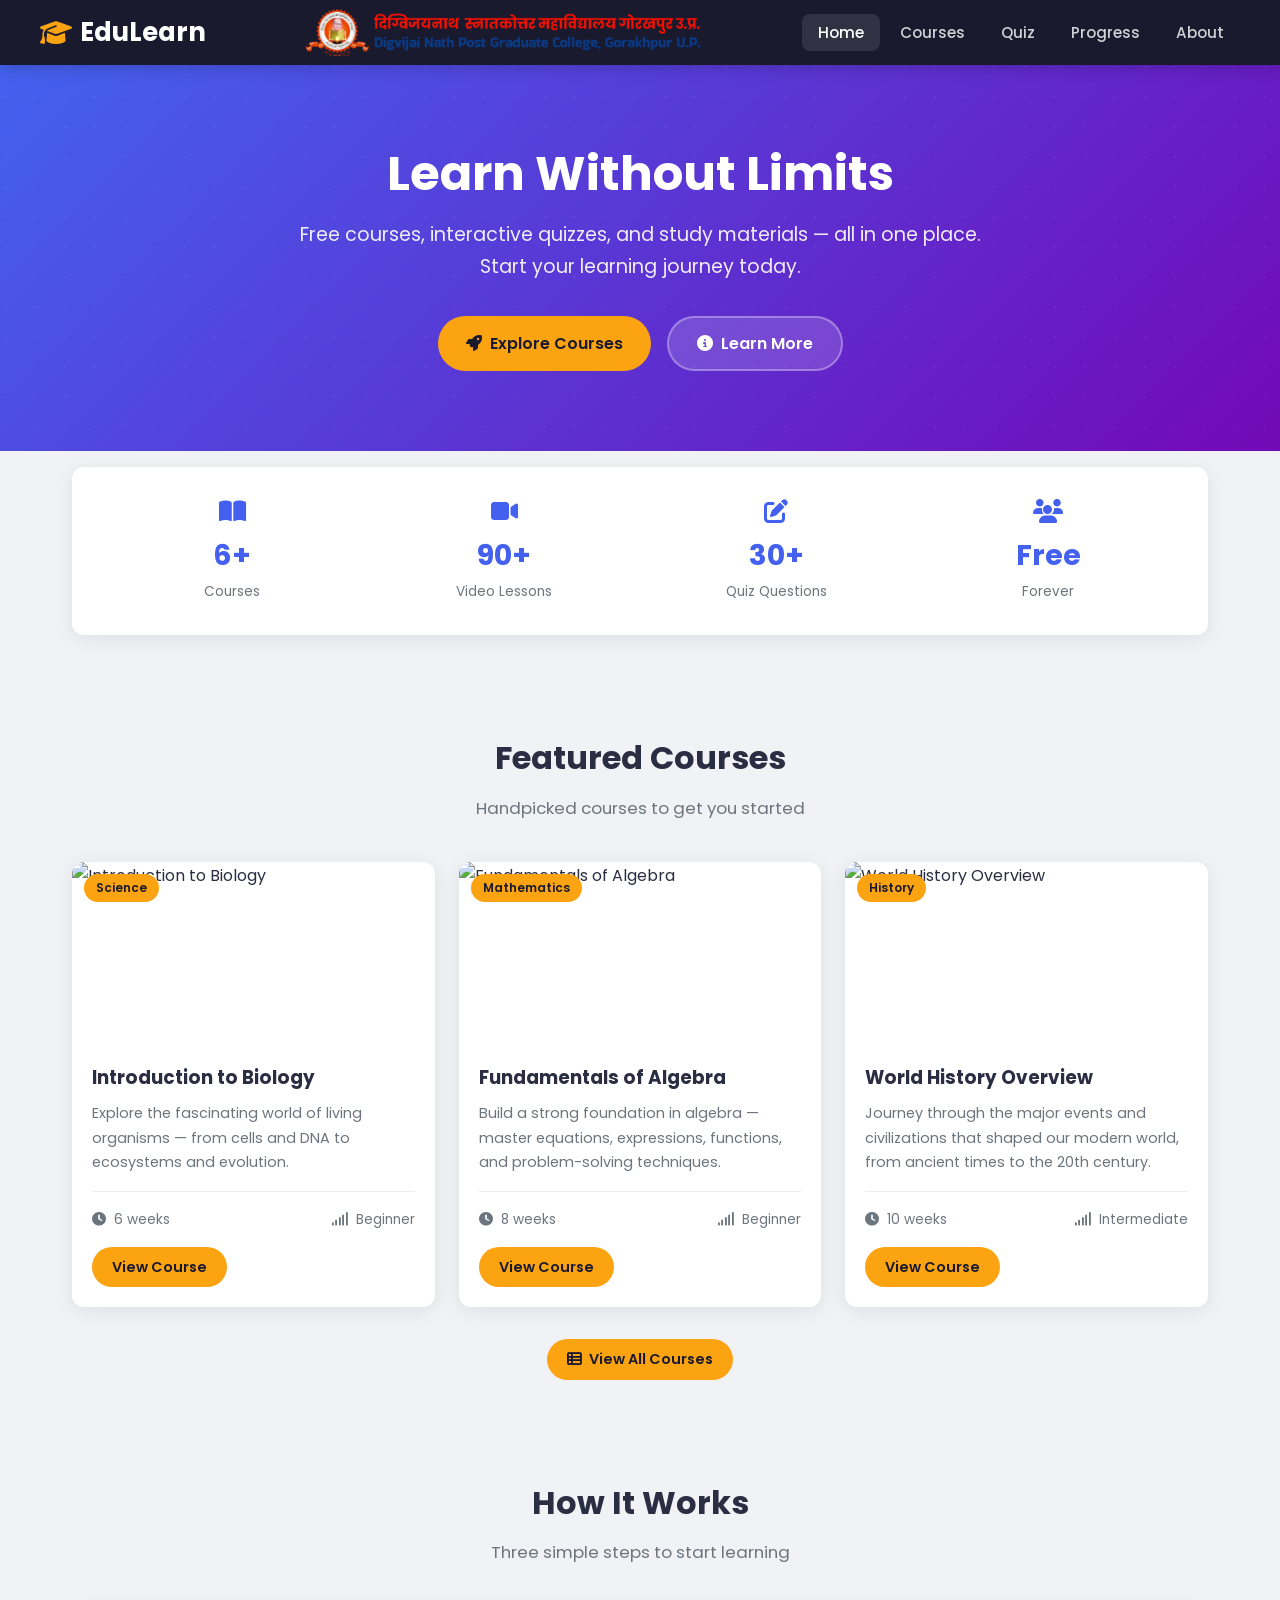
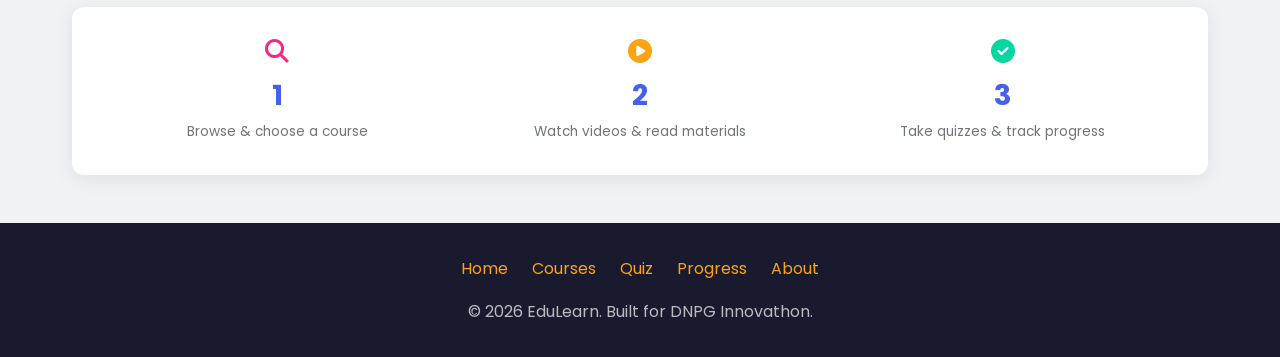
==== index.html @ 2ccb399f "Add files via upload" ====
<!DOCTYPE html>
<html lang="en">
<head>
  <meta charset="UTF-8" />
  <meta name="viewport" content="width=device-width, initial-scale=1.0" />
  <title>EduLearn — Learn Anything, Anywhere</title>
  <link rel="stylesheet" href="style.css" />
  <link rel="stylesheet" href="https://cdnjs.cloudflare.com/ajax/libs/font-awesome/6.5.0/css/all.min.css" />
</head>
<body>
  <!-- College Top Bar -->
  <!-- <div class="top-bar">
    <div class="container">
      <img src="college-logo.png" alt="College Logo" class="college-logo" />
      <span class="college-name">
        दिग्विजयनाथ स्नातकोत्तर महाविद्यालय, गोरखपुर उ.प्र.
        <small>Digvijai Nath Post Graduate College, Gorakhpur U.P.</small>
      </span>
    </div>
  </div> -->

  <!-- Navbar -->
  <nav class="navbar">
    <div class="container">
      <a href="index.html" class="logo"><i class="fas fa-graduation-cap"></i> EduLearn</a>
      <img src="college-logo.png" alt="College Logo" class="college-logo" />
      <button class="hamburger" aria-label="Menu">
        <span></span><span></span><span></span>
      </button>
      <ul class="nav-links">
        <li><a href="index.html">Home</a></li>
        <li><a href="courses.html">Courses</a></li>
        <li><a href="quiz.html">Quiz</a></li>
        <li><a href="progress.html">Progress</a></li>
        <li><a href="about.html">About</a></li>
      </ul>
    </div>
  </nav>

  <!-- Hero Section -->
  <section class="hero">
    <div class="hero-content">
      <h1>Learn Without Limits</h1>
      <p>Free courses, interactive quizzes, and study materials — all in one place. Start your learning journey today.</p>
      <div class="hero-buttons">
        <a href="courses.html" class="btn btn-primary"><i class="fas fa-rocket"></i> Explore Courses</a>
        <a href="about.html" class="btn btn-secondary"><i class="fas fa-info-circle"></i> Learn More</a>
      </div>
    </div>
  </section>

  <main>
    <!-- Stats -->
    <section class="section">
      <div class="stats-bar">
        <div class="stat-item">
          <i class="fas fa-book-open"></i>
          <h3>6+</h3>
          <p>Courses</p>
        </div>
        <div class="stat-item">
          <i class="fas fa-video"></i>
          <h3>90+</h3>
          <p>Video Lessons</p>
        </div>
        <div class="stat-item">
          <i class="fas fa-pen-to-square"></i>
          <h3>30+</h3>
          <p>Quiz Questions</p>
        </div>
        <div class="stat-item">
          <i class="fas fa-users"></i>
          <h3>Free</h3>
          <p>Forever</p>
        </div>
      </div>
    </section>

    <!-- Featured Courses -->
    <section class="section">
      <div class="section-title">
        <h2>Featured Courses</h2>
        <p>Handpicked courses to get you started</p>
      </div>
      <div class="courses-grid" id="featured-courses">
        <!-- Rendered by JS -->
      </div>
      <div style="text-align:center; margin-top:2rem;">
        <a href="courses.html" class="btn btn-primary btn-sm"><i class="fas fa-th-list"></i> View All Courses</a>
      </div>
    </section>

    <!-- How It Works -->
    <section class="section">
      <div class="section-title">
        <h2>How It Works</h2>
        <p>Three simple steps to start learning</p>
      </div>
      <div class="stats-bar" style="margin-top:0;">
        <div class="stat-item">
          <i class="fas fa-search" style="color:var(--secondary);"></i>
          <h3>1</h3>
          <p>Browse & choose a course</p>
        </div>
        <div class="stat-item">
          <i class="fas fa-play-circle" style="color:var(--accent);"></i>
          <h3>2</h3>
          <p>Watch videos & read materials</p>
        </div>
        <div class="stat-item">
          <i class="fas fa-check-circle" style="color:var(--success);"></i>
          <h3>3</h3>
          <p>Take quizzes & track progress</p>
        </div>
      </div>
    </section>
  </main>

  <!-- Footer -->
  <footer>
    <div class="footer-content">
      <div class="footer-links">
        <a href="index.html">Home</a>
        <a href="courses.html">Courses</a>
        <a href="quiz.html">Quiz</a>
        <a href="progress.html">Progress</a>
        <a href="about.html">About</a>
      </div>
      <p>&copy; 2026 EduLearn. Built for DNPG Innovathon.</p>
    </div>
  </footer>

  <script src="data.js"></script>
  <script src="script.js"></script>
</body>
</html>
---- style.css ----
/* ===== RESET & BASE ===== */
@import url('https://fonts.googleapis.com/css2?family=Poppins:wght@300;400;500;600;700&display=swap');

* { margin: 0; padding: 0; box-sizing: border-box; }

/* ===== COLLEGE TOP BAR ===== */
.top-bar {
  background: linear-gradient(135deg, #0d1b2a 0%, #1b2838 100%);
  color: #fff;
  padding: 0.6rem 2rem;
  border-bottom: 3px solid var(--accent, #fca311);
}

.top-bar .container {
  max-width: 1200px;
  margin: 0 auto;
  display: flex;
  align-items: center;
  justify-content: center;
  gap: 0.75rem;
}

.college-logo {
  width: 400px;
  height: 400px;
  /* border-radius: 50%; */
  object-fit: contain;
  /* background: #fff; */
  /* padding: 3px; */
  align-items: center;
  flex-shrink: 0;
}

.college-name {
  font-size: 1.15rem;
  font-weight: 700;
  letter-spacing: 0.5px;
  text-transform: uppercase;
  text-align: center;
}

.college-name small {
  display: block;
  font-size: 0.7rem;
  font-weight: 400;
  letter-spacing: 0.3px;
  opacity: 0.8;
  text-transform: none;
  margin-top: 2px;
}

/* ===== TEAM MEMBERS ===== */
.team-section {
  margin-top: 3rem;
}

.team-section h2 {
  text-align: center;
  margin-bottom: 2rem;
  color: var(--primary);
}

.team-grid {
  display: grid;
  grid-template-columns: repeat(auto-fill, minmax(260px, 1fr));
  gap: 1.5rem;
  justify-items: center;
}

.team-card {
  background: var(--card);
  border-radius: var(--radius);
  padding: 2rem 1.5rem;
  text-align: center;
  box-shadow: var(--shadow);
  transition: var(--transition);
  width: 100%;
  max-width: 320px;
  border-top: 4px solid var(--primary);
}

.team-card:hover {
  transform: translateY(-5px);
  box-shadow: 0 12px 30px rgba(0,0,0,0.12);
}

.team-avatar {
  width: 90px;
  height: 90px;
  border-radius: 50%;
  background: linear-gradient(135deg, var(--primary), #7209b7);
  color: #fff;
  display: flex;
  align-items: center;
  justify-content: center;
  font-size: 2.2rem;
  font-weight: 700;
  margin: 0 auto 1rem;
  box-shadow: 0 4px 15px rgba(67,97,238,0.3);
}

.team-card h3 {
  font-size: 1.2rem;
  margin-bottom: 0.3rem;
}

.team-card .team-role {
  color: var(--primary);
  font-weight: 600;
  font-size: 0.9rem;
  margin-bottom: 0.5rem;
}

.team-card .team-detail {
  color: var(--text-light);
  font-size: 0.85rem;
}

:root {
  --primary: #4361ee;
  --primary-dark: #3a56d4;
  --secondary: #f72585;
  --accent: #fca311;
  --bg: #f0f2f5;
  --card: #ffffff;
  --text: #2b2d42;
  --text-light: #6c757d;
  --dark: #1a1a2e;
  --success: #06d6a0;
  --danger: #ef476f;
  --radius: 12px;
  --shadow: 0 4px 20px rgba(0,0,0,0.08);
  --transition: all 0.3s ease;
}

html { scroll-behavior: smooth; }

body {
  font-family: 'Poppins', sans-serif;
  background: var(--bg);
  color: var(--text);
  line-height: 1.7;
  min-height: 100vh;
  display: flex;
  flex-direction: column;
}

a { text-decoration: none; color: inherit; }
ul { list-style: none; }
img { max-width: 100%; display: block; }

main { flex: 1; }

/* ===== NAVBAR ===== */
.navbar {
  background: var(--dark);
  padding: 0 2rem;
  position: sticky;
  top: 0;
  z-index: 1000;
  box-shadow: 0 2px 15px rgba(0,0,0,0.2);
}

.navbar .container {
  max-width: 1200px;
  margin: 0 auto;
  display: flex;
  justify-content: space-between;
  align-items: center;
  height: 65px;
}

.logo {
  font-size: 1.6rem;
  font-weight: 700;
  color: #fff;
  display: flex;
  align-items: center;
  gap: 0.5rem;
}

.logo i { color: var(--accent); }

.nav-links {
  display: flex;
  gap: 0.25rem;
}

.nav-links a {
  color: rgba(255,255,255,0.8);
  padding: 0.5rem 1rem;
  border-radius: 8px;
  font-weight: 500;
  font-size: 0.95rem;
  transition: var(--transition);
}

.nav-links a:hover,
.nav-links a.active {
  color: #fff;
  background: rgba(255,255,255,0.1);
}

.hamburger {
  display: none;
  flex-direction: column;
  gap: 5px;
  cursor: pointer;
  background: none;
  border: none;
  padding: 5px;
}

.hamburger span {
  display: block;
  width: 25px;
  height: 3px;
  background: #fff;
  border-radius: 3px;
  transition: var(--transition);
}

/* ===== HERO ===== */
.hero {
  background: linear-gradient(135deg, var(--primary) 0%, #7209b7 100%);
  color: #fff;
  padding: 5rem 2rem;
  text-align: center;
  position: relative;
  overflow: hidden;
}

.hero::before {
  content: '';
  position: absolute;
  top: -50%;
  left: -50%;
  width: 200%;
  height: 200%;
  background: radial-gradient(circle, rgba(255,255,255,0.05) 1px, transparent 1px);
  background-size: 30px 30px;
  animation: drift 20s linear infinite;
}

@keyframes drift {
  0% { transform: translate(0, 0); }
  100% { transform: translate(30px, 30px); }
}

.hero-content {
  position: relative;
  max-width: 700px;
  margin: 0 auto;
}

.hero h1 {
  font-size: 3rem;
  font-weight: 700;
  margin-bottom: 1rem;
  line-height: 1.2;
}

.hero p {
  font-size: 1.2rem;
  opacity: 0.9;
  margin-bottom: 2rem;
}

.hero-buttons {
  display: flex;
  gap: 1rem;
  justify-content: center;
  flex-wrap: wrap;
}

/* ===== BUTTONS ===== */
.btn {
  display: inline-flex;
  align-items: center;
  gap: 0.5rem;
  padding: 0.75rem 1.75rem;
  border-radius: 50px;
  font-weight: 600;
  font-size: 1rem;
  border: none;
  cursor: pointer;
  transition: var(--transition);
  font-family: inherit;
}

.btn-primary {
  background: var(--accent);
  color: var(--dark);
}

.btn-primary:hover {
  background: #e59500;
  transform: translateY(-2px);
  box-shadow: 0 5px 15px rgba(252,163,17,0.4);
}

.btn-secondary {
  background: rgba(255,255,255,0.15);
  color: #fff;
  border: 2px solid rgba(255,255,255,0.3);
}

.btn-secondary:hover {
  background: rgba(255,255,255,0.25);
  transform: translateY(-2px);
}

.btn-sm {
  padding: 0.5rem 1.25rem;
  font-size: 0.9rem;
}

.btn-success { background: var(--success); color: #fff; }
.btn-danger  { background: var(--danger); color: #fff; }

/* ===== SECTIONS ===== */
.section {
  max-width: 1200px;
  margin: 0 auto;
  padding: 3rem 2rem;
}

.section-title {
  text-align: center;
  margin-bottom: 2.5rem;
}

.section-title h2 {
  font-size: 2rem;
  color: var(--text);
  margin-bottom: 0.5rem;
}

.section-title p {
  color: var(--text-light);
  font-size: 1.05rem;
}

/* ===== STATS BAR ===== */
.stats-bar {
  background: var(--card);
  box-shadow: var(--shadow);
  border-radius: var(--radius);
  display: grid;
  grid-template-columns: repeat(auto-fit, minmax(150px, 1fr));
  gap: 1rem;
  padding: 2rem;
  margin-top: -2rem;
  position: relative;
  z-index: 10;
}

.stat-item {
  text-align: center;
}

.stat-item i {
  font-size: 1.5rem;
  color: var(--primary);
  margin-bottom: 0.5rem;
}

.stat-item h3 {
  font-size: 1.8rem;
  color: var(--primary);
}

.stat-item p {
  font-size: 0.85rem;
  color: var(--text-light);
}

/* ===== COURSE CARDS ===== */
.courses-grid {
  display: grid;
  grid-template-columns: repeat(auto-fill, minmax(300px, 1fr));
  gap: 1.5rem;
}

.course-card {
  background: var(--card);
  border-radius: var(--radius);
  overflow: hidden;
  box-shadow: var(--shadow);
  transition: var(--transition);
  display: flex;
  flex-direction: column;
}

.course-card:hover {
  transform: translateY(-6px);
  box-shadow: 0 12px 30px rgba(0,0,0,0.12);
}

.course-card .card-img {
  height: 180px;
  overflow: hidden;
  position: relative;
}

.course-card .card-img img {
  width: 100%;
  height: 100%;
  object-fit: cover;
  transition: transform 0.4s;
}

.course-card:hover .card-img img {
  transform: scale(1.05);
}

.card-badge {
  position: absolute;
  top: 12px;
  left: 12px;
  background: var(--accent);
  color: var(--dark);
  padding: 0.25rem 0.75rem;
  border-radius: 50px;
  font-size: 0.75rem;
  font-weight: 600;
}

.card-body {
  padding: 1.25rem;
  flex: 1;
  display: flex;
  flex-direction: column;
}

.card-body h3 {
  font-size: 1.15rem;
  margin-bottom: 0.5rem;
}

.card-body p {
  color: var(--text-light);
  font-size: 0.9rem;
  flex: 1;
}

.card-meta {
  display: flex;
  justify-content: space-between;
  align-items: center;
  margin-top: 1rem;
  padding-top: 1rem;
  border-top: 1px solid #eee;
  font-size: 0.85rem;
  color: var(--text-light);
}

.card-meta i { margin-right: 0.25rem; }

/* ===== COURSE DETAIL ===== */
.course-hero {
  background: linear-gradient(135deg, var(--primary) 0%, #7209b7 100%);
  color: #fff;
  padding: 3rem 2rem;
}

.course-hero-inner {
  max-width: 1200px;
  margin: 0 auto;
}

.course-hero h1 {
  font-size: 2.2rem;
  margin-bottom: 0.5rem;
}

.course-hero p {
  opacity: 0.9;
  font-size: 1.1rem;
}

.course-meta-bar {
  display: flex;
  gap: 2rem;
  margin-top: 1rem;
  flex-wrap: wrap;
  font-size: 0.95rem;
}

.course-meta-bar span i { margin-right: 0.35rem; }

/* Tabs */
.tabs {
  display: flex;
  gap: 0;
  background: var(--card);
  border-radius: var(--radius) var(--radius) 0 0;
  overflow-x: auto;
  box-shadow: 0 2px 8px rgba(0,0,0,0.05);
}

.tab-btn {
  padding: 1rem 1.5rem;
  border: none;
  background: none;
  font-family: inherit;
  font-size: 0.95rem;
  font-weight: 500;
  cursor: pointer;
  color: var(--text-light);
  border-bottom: 3px solid transparent;
  white-space: nowrap;
  transition: var(--transition);
}

.tab-btn:hover { color: var(--primary); }

.tab-btn.active {
  color: var(--primary);
  border-bottom-color: var(--primary);
  background: rgba(67,97,238,0.05);
}

.tab-content { display: none; }
.tab-content.active { display: block; }

.tab-panel {
  background: var(--card);
  padding: 2rem;
  border-radius: 0 0 var(--radius) var(--radius);
  box-shadow: var(--shadow);
}

/* Topics List */
.topics-list {
  display: flex;
  flex-direction: column;
  gap: 0.75rem;
}

.topic-item {
  display: flex;
  align-items: center;
  gap: 0.75rem;
  padding: 0.75rem 1rem;
  background: var(--bg);
  border-radius: 8px;
  font-size: 0.95rem;
}

.topic-item i {
  color: var(--primary);
  font-size: 1.1rem;
}

/* Resources */
.resources-list {
  display: grid;
  grid-template-columns: repeat(auto-fill, minmax(250px, 1fr));
  gap: 1rem;
}

.resource-item {
  display: flex;
  align-items: center;
  gap: 1rem;
  padding: 1rem;
  background: var(--bg);
  border-radius: 8px;
  transition: var(--transition);
}

.resource-item:hover { background: #e8eaf0; }

.resource-item i {
  font-size: 1.5rem;
  color: var(--primary);
}

.resource-item span {
  font-weight: 500;
  font-size: 0.95rem;
}

/* Video */
.video-wrapper {
  position: relative;
  padding-bottom: 56.25%;
  height: 0;
  border-radius: var(--radius);
  overflow: hidden;
  background: #000;
}

.video-wrapper iframe {
  position: absolute;
  top: 0; left: 0;
  width: 100%;
  height: 100%;
  border: none;
}

/* ===== QUIZ ===== */
.quiz-container {
  max-width: 750px;
  margin: 0 auto;
}

.quiz-header {
  display: flex;
  justify-content: space-between;
  align-items: center;
  margin-bottom: 1.5rem;
  flex-wrap: wrap;
  gap: 1rem;
}

.quiz-progress-bar {
  width: 100%;
  height: 8px;
  background: #e0e0e0;
  border-radius: 50px;
  overflow: hidden;
  margin-bottom: 1.5rem;
}

.quiz-progress-fill {
  height: 100%;
  background: linear-gradient(90deg, var(--primary), var(--secondary));
  border-radius: 50px;
  transition: width 0.4s ease;
}

.quiz-card {
  background: var(--card);
  border-radius: var(--radius);
  padding: 2rem;
  box-shadow: var(--shadow);
}

.quiz-card h3 {
  font-size: 1.15rem;
  margin-bottom: 1.5rem;
  line-height: 1.5;
}

.quiz-card h3 .q-num {
  display: inline-block;
  background: var(--primary);
  color: #fff;
  width: 32px;
  height: 32px;
  border-radius: 50%;
  text-align: center;
  line-height: 32px;
  font-size: 0.85rem;
  margin-right: 0.75rem;
  vertical-align: middle;
}

.options-list {
  display: flex;
  flex-direction: column;
  gap: 0.75rem;
  margin-bottom: 1.5rem;
}

.option-btn {
  display: flex;
  align-items: center;
  gap: 0.75rem;
  padding: 1rem 1.25rem;
  background: var(--bg);
  border: 2px solid transparent;
  border-radius: 10px;
  cursor: pointer;
  font-family: inherit;
  font-size: 0.95rem;
  text-align: left;
  transition: var(--transition);
}

.option-btn:hover {
  border-color: var(--primary);
  background: rgba(67,97,238,0.05);
}

.option-btn.selected {
  border-color: var(--primary);
  background: rgba(67,97,238,0.1);
}

.option-btn.correct {
  border-color: var(--success);
  background: rgba(6,214,160,0.1);
}

.option-btn.wrong {
  border-color: var(--danger);
  background: rgba(239,71,111,0.1);
}

.option-btn .option-letter {
  width: 30px;
  height: 30px;
  border-radius: 50%;
  background: #ddd;
  display: flex;
  align-items: center;
  justify-content: center;
  font-weight: 600;
  font-size: 0.85rem;
  flex-shrink: 0;
}

.option-btn.selected .option-letter { background: var(--primary); color: #fff; }
.option-btn.correct .option-letter  { background: var(--success); color: #fff; }
.option-btn.wrong .option-letter    { background: var(--danger); color: #fff; }

.quiz-actions {
  display: flex;
  justify-content: space-between;
  align-items: center;
  gap: 1rem;
  flex-wrap: wrap;
}

/* Quiz Result */
.quiz-result {
  text-align: center;
  padding: 2rem;
}

.result-circle {
  width: 160px;
  height: 160px;
  border-radius: 50%;
  background: conic-gradient(var(--success) var(--percent, 0%), #e0e0e0 var(--percent, 0%));
  display: flex;
  align-items: center;
  justify-content: center;
  margin: 1.5rem auto;
  position: relative;
}

.result-circle::before {
  content: '';
  width: 130px;
  height: 130px;
  border-radius: 50%;
  background: var(--card);
  position: absolute;
}

.result-circle span {
  position: relative;
  font-size: 2rem;
  font-weight: 700;
  color: var(--primary);
}

.quiz-result h2 { margin-bottom: 0.5rem; }
.quiz-result p  { color: var(--text-light); margin-bottom: 1rem; }

/* ===== PROGRESS PAGE ===== */
.progress-grid {
  display: grid;
  grid-template-columns: repeat(auto-fill, minmax(300px, 1fr));
  gap: 1.5rem;
}

.progress-card {
  background: var(--card);
  border-radius: var(--radius);
  padding: 1.5rem;
  box-shadow: var(--shadow);
}

.progress-card h3 {
  font-size: 1.1rem;
  margin-bottom: 1rem;
  display: flex;
  align-items: center;
  gap: 0.5rem;
}

.progress-card h3 i { color: var(--primary); }

.progress-bar-container {
  background: #e0e0e0;
  border-radius: 50px;
  height: 12px;
  overflow: hidden;
  margin-bottom: 0.5rem;
}

.progress-bar-fill {
  height: 100%;
  background: linear-gradient(90deg, var(--primary), var(--success));
  border-radius: 50px;
  transition: width 0.6s ease;
}

.progress-score {
  text-align: right;
  font-size: 0.85rem;
  color: var(--text-light);
  font-weight: 500;
}

.progress-summary {
  background: var(--card);
  border-radius: var(--radius);
  padding: 2rem;
  box-shadow: var(--shadow);
  text-align: center;
  margin-bottom: 2rem;
}

.progress-summary h2 { margin-bottom: 1rem; }

.summary-stats {
  display: flex;
  justify-content: center;
  gap: 3rem;
  flex-wrap: wrap;
}

.summary-stat h3 { font-size: 2rem; color: var(--primary); }
.summary-stat p  { font-size: 0.85rem; color: var(--text-light); }

.no-progress {
  text-align: center;
  padding: 3rem;
  color: var(--text-light);
}

.no-progress i {
  font-size: 3rem;
  color: #ccc;
  margin-bottom: 1rem;
}

/* ===== ABOUT PAGE ===== */
.about-content {
  display: grid;
  grid-template-columns: 1fr 1fr;
  gap: 3rem;
  align-items: start;
}

.about-text h2 { margin-bottom: 1rem; color: var(--primary); }
.about-text p  { margin-bottom: 1rem; color: var(--text-light); }

.features-list {
  display: flex;
  flex-direction: column;
  gap: 1rem;
  margin-top: 1.5rem;
}

.feature-item {
  display: flex;
  gap: 1rem;
  align-items: flex-start;
}

.feature-icon {
  width: 45px;
  height: 45px;
  background: rgba(67,97,238,0.1);
  border-radius: 10px;
  display: flex;
  align-items: center;
  justify-content: center;
  color: var(--primary);
  flex-shrink: 0;
}

.feature-item h4 { margin-bottom: 0.25rem; }
.feature-item p  { font-size: 0.9rem; color: var(--text-light); }

/* Contact Form */
.contact-card {
  background: var(--card);
  border-radius: var(--radius);
  padding: 2rem;
  box-shadow: var(--shadow);
}

.contact-card h2 { margin-bottom: 1.5rem; color: var(--primary); }

.form-group {
  margin-bottom: 1.25rem;
}

.form-group label {
  display: block;
  margin-bottom: 0.4rem;
  font-weight: 500;
  font-size: 0.9rem;
}

.form-group input,
.form-group textarea {
  width: 100%;
  padding: 0.75rem 1rem;
  border: 2px solid #e0e0e0;
  border-radius: 8px;
  font-family: inherit;
  font-size: 0.95rem;
  transition: var(--transition);
  background: var(--bg);
}

.form-group input:focus,
.form-group textarea:focus {
  outline: none;
  border-color: var(--primary);
  background: #fff;
}

.form-group textarea { resize: vertical; min-height: 120px; }

/* ===== FOOTER ===== */
footer {
  background: var(--dark);
  color: rgba(255,255,255,0.7);
  text-align: center;
  padding: 2rem;
  margin-top: auto;
}

footer .footer-content {
  max-width: 1200px;
  margin: 0 auto;
}

footer a { color: var(--accent); }
footer a:hover { text-decoration: underline; }

.footer-links {
  display: flex;
  justify-content: center;
  gap: 1.5rem;
  margin-bottom: 1rem;
  flex-wrap: wrap;
}

/* ===== QUIZ SELECTOR ===== */
.quiz-selector {
  text-align: center;
  margin-bottom: 2rem;
}

.quiz-selector select {
  padding: 0.6rem 1.2rem;
  border-radius: 8px;
  border: 2px solid var(--primary);
  font-family: inherit;
  font-size: 1rem;
  background: var(--card);
  cursor: pointer;
  color: var(--text);
}

/* ===== PAGE HEADER ===== */
.page-header {
  background: linear-gradient(135deg, var(--primary) 0%, #7209b7 100%);
  color: #fff;
  padding: 2.5rem 2rem;
  text-align: center;
}

.page-header h1 { font-size: 2rem; }
.page-header p  { opacity: 0.9; margin-top: 0.5rem; }

/* ===== RESPONSIVE ===== */
@media (max-width: 768px) {
  .hero h1 { font-size: 2rem; }
  .hero p  { font-size: 1rem; }

  .hamburger { display: flex; }

  .nav-links {
    display: none;
    position: absolute;
    top: 65px;
    left: 0;
    right: 0;
    background: var(--dark);
    flex-direction: column;
    padding: 1rem;
    box-shadow: 0 5px 15px rgba(0,0,0,0.2);
  }

  .nav-links.open { display: flex; }
  .navbar .container { position: relative; }

  .about-content {
    grid-template-columns: 1fr;
  }

  .courses-grid {
    grid-template-columns: 1fr;
  }

  .stats-bar {
    grid-template-columns: repeat(2, 1fr);
  }

  .summary-stats { gap: 1.5rem; }
}

/* ===== ANIMATIONS ===== */
@keyframes fadeInUp {
  from { opacity: 0; transform: translateY(20px); }
  to   { opacity: 1; transform: translateY(0); }
}

.fade-in {
  animation: fadeInUp 0.5s ease forwards;
}

/* Toast notification */
.toast {
  position: fixed;
  bottom: 2rem;
  right: 2rem;
  background: var(--dark);
  color: #fff;
  padding: 1rem 1.5rem;
  border-radius: 10px;
  box-shadow: 0 5px 20px rgba(0,0,0,0.3);
  z-index: 9999;
  animation: slideIn 0.3s ease;
  font-size: 0.95rem;
}

.toast.success { border-left: 4px solid var(--success); }
.toast.error   { border-left: 4px solid var(--danger); }

@keyframes slideIn {
  from { transform: translateX(100%); opacity: 0; }
  to   { transform: translateX(0); opacity: 1; }
}
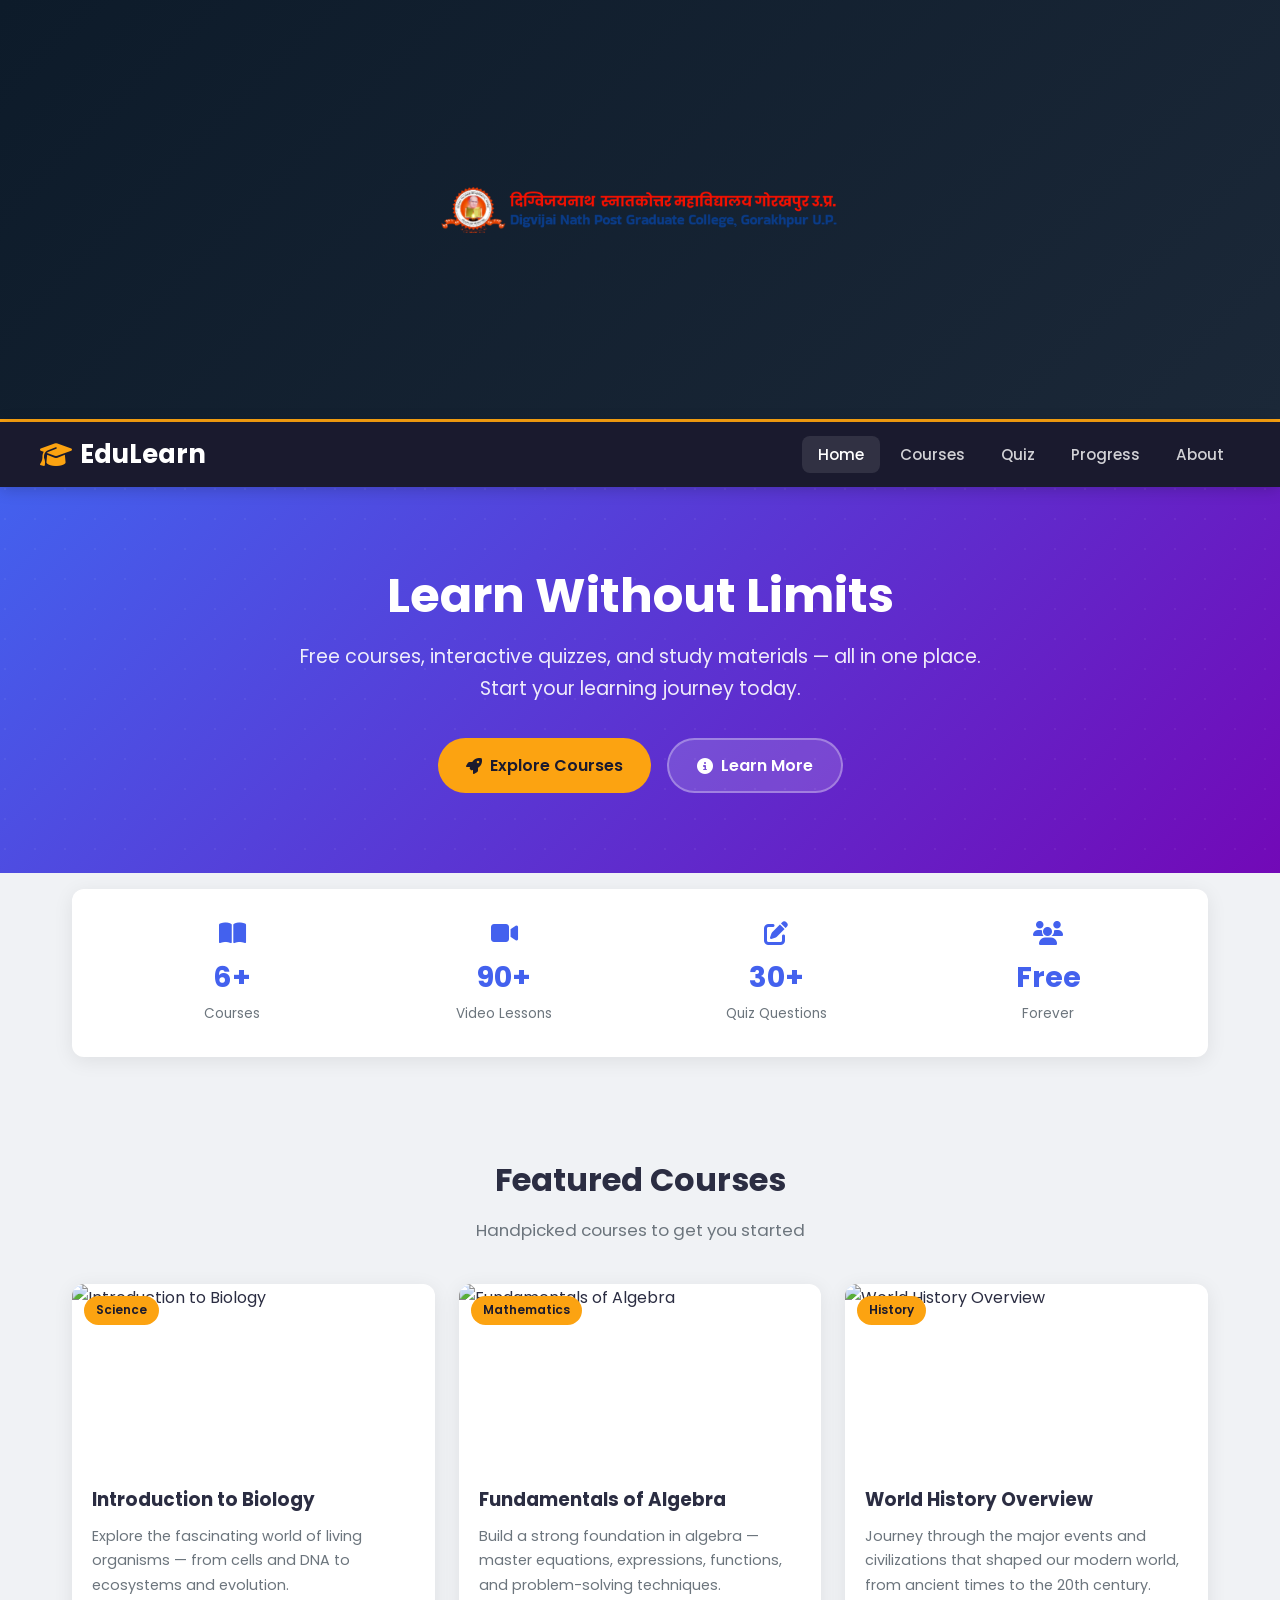
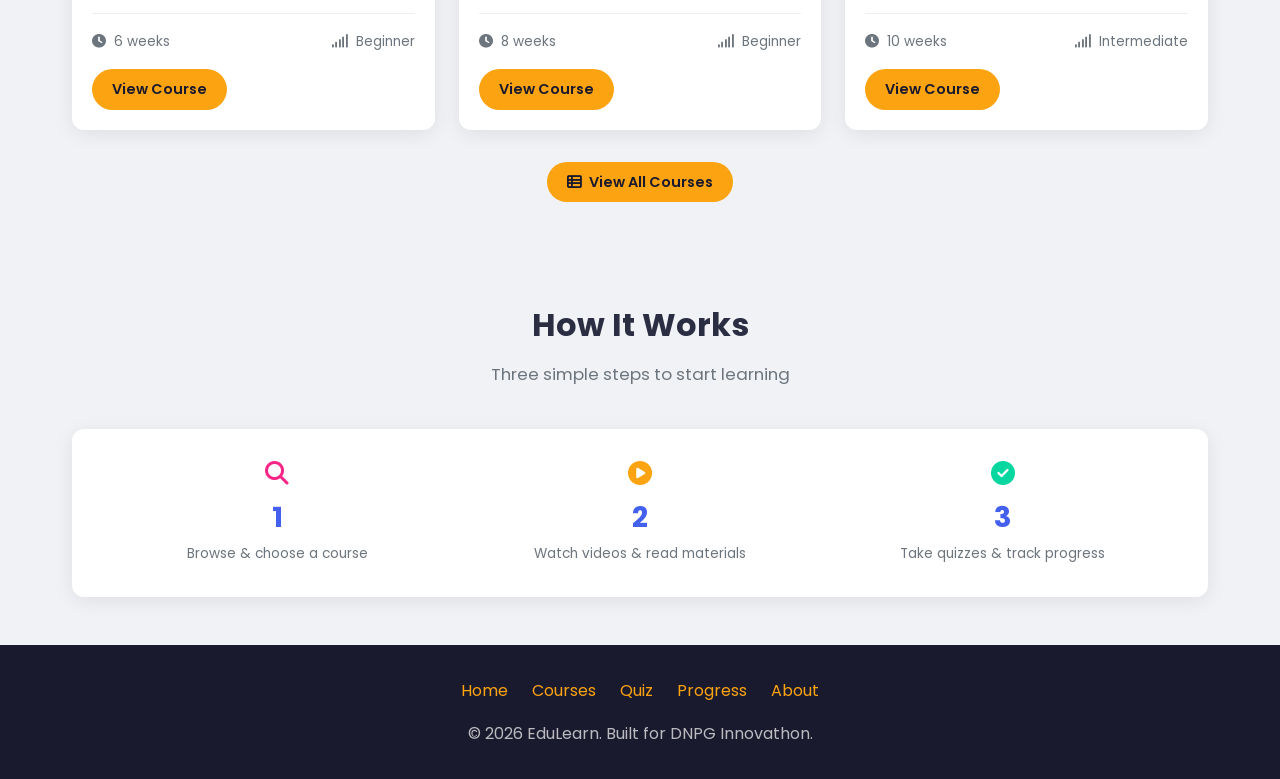
==== commit 34606411: "Comment out college name in top bar Commented out the college name and related elements in the top b" ====
--- a/index.html
+++ b/index.html
@@ -9,21 +9,20 @@
 </head>
 <body>
   <!-- College Top Bar -->
-  <!-- <div class="top-bar">
+  <div class="top-bar">
     <div class="container">
       <img src="college-logo.png" alt="College Logo" class="college-logo" />
-      <span class="college-name">
-        दिग्विजयनाथ स्नातकोत्तर महाविद्यालय, गोरखपुर उ.प्र.
-        <small>Digvijai Nath Post Graduate College, Gorakhpur U.P.</small>
+      <!-- <span class="college-name"> -->
+        <!-- दिग्विजयनाथ स्नातकोत्तर महाविद्यालय, गोरखपुर उ.प्र. -->
+        <!-- <small>Digvijai Nath Post Graduate College, Gorakhpur U.P.</small> -->
       </span>
     </div>
-  </div> -->
+  </div>
 
   <!-- Navbar -->
   <nav class="navbar">
     <div class="container">
       <a href="index.html" class="logo"><i class="fas fa-graduation-cap"></i> EduLearn</a>
-      <img src="college-logo.png" alt="College Logo" class="college-logo" />
       <button class="hamburger" aria-label="Menu">
         <span></span><span></span><span></span>
       </button>
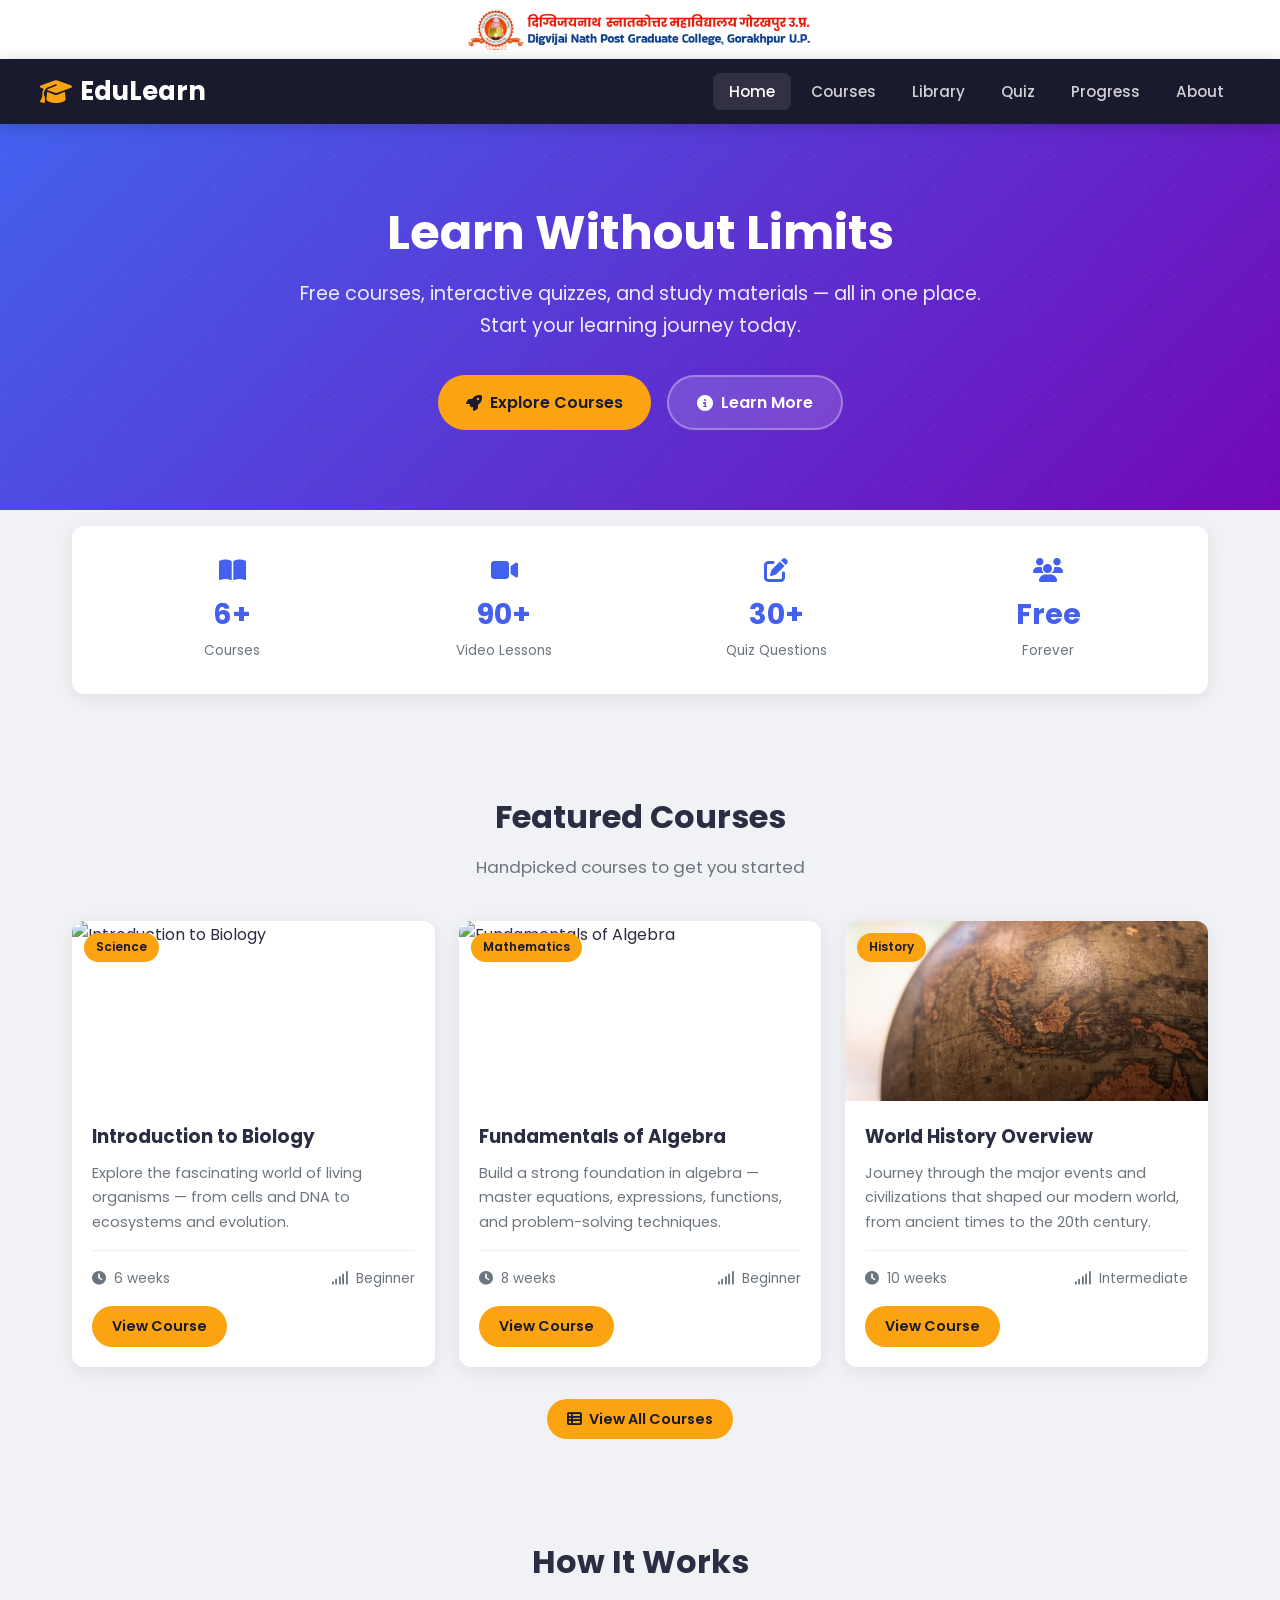
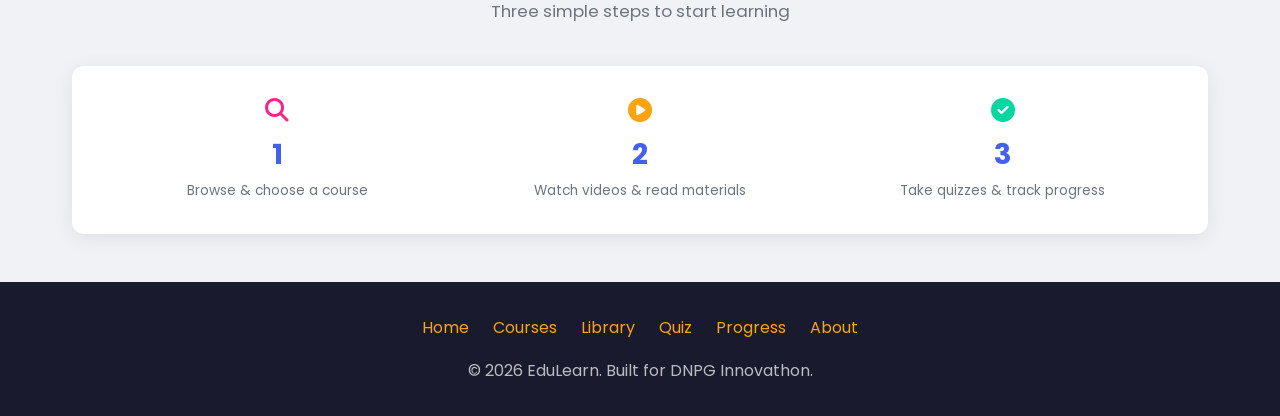
==== commit 54f28c9c: "Add Library link to navigation and footer" ====
--- a/index.html
+++ b/index.html
@@ -29,6 +29,7 @@
       <ul class="nav-links">
         <li><a href="index.html">Home</a></li>
         <li><a href="courses.html">Courses</a></li>
+        <li><a href="library.html">Library</a></li>
         <li><a href="quiz.html">Quiz</a></li>
         <li><a href="progress.html">Progress</a></li>
         <li><a href="about.html">About</a></li>
@@ -121,6 +122,7 @@
       <div class="footer-links">
         <a href="index.html">Home</a>
         <a href="courses.html">Courses</a>
+        <a href="library.html">Library</a>
         <a href="quiz.html">Quiz</a>
         <a href="progress.html">Progress</a>
         <a href="about.html">About</a>
--- a/style.css
+++ b/style.css
@@ -5,10 +5,10 @@
 
 /* ===== COLLEGE TOP BAR ===== */
 .top-bar {
-  background: linear-gradient(135deg, #0d1b2a 0%, #1b2838 100%);
+  background: linear-gradient(135deg, #ffffff 0%, #ffffff 100%);
   color: #fff;
-  padding: 0.6rem 2rem;
-  border-bottom: 3px solid var(--accent, #fca311);
+  padding: 0.6rem 0.6rem;
+  /* border-bottom: 0px solid var(--accent, #fca311); */
 }
 
 .top-bar .container {
@@ -22,7 +22,7 @@
 
 .college-logo {
   width: 400px;
-  height: 400px;
+  height: 40px;
   /* border-radius: 50%; */
   object-fit: contain;
   /* background: #fff; */
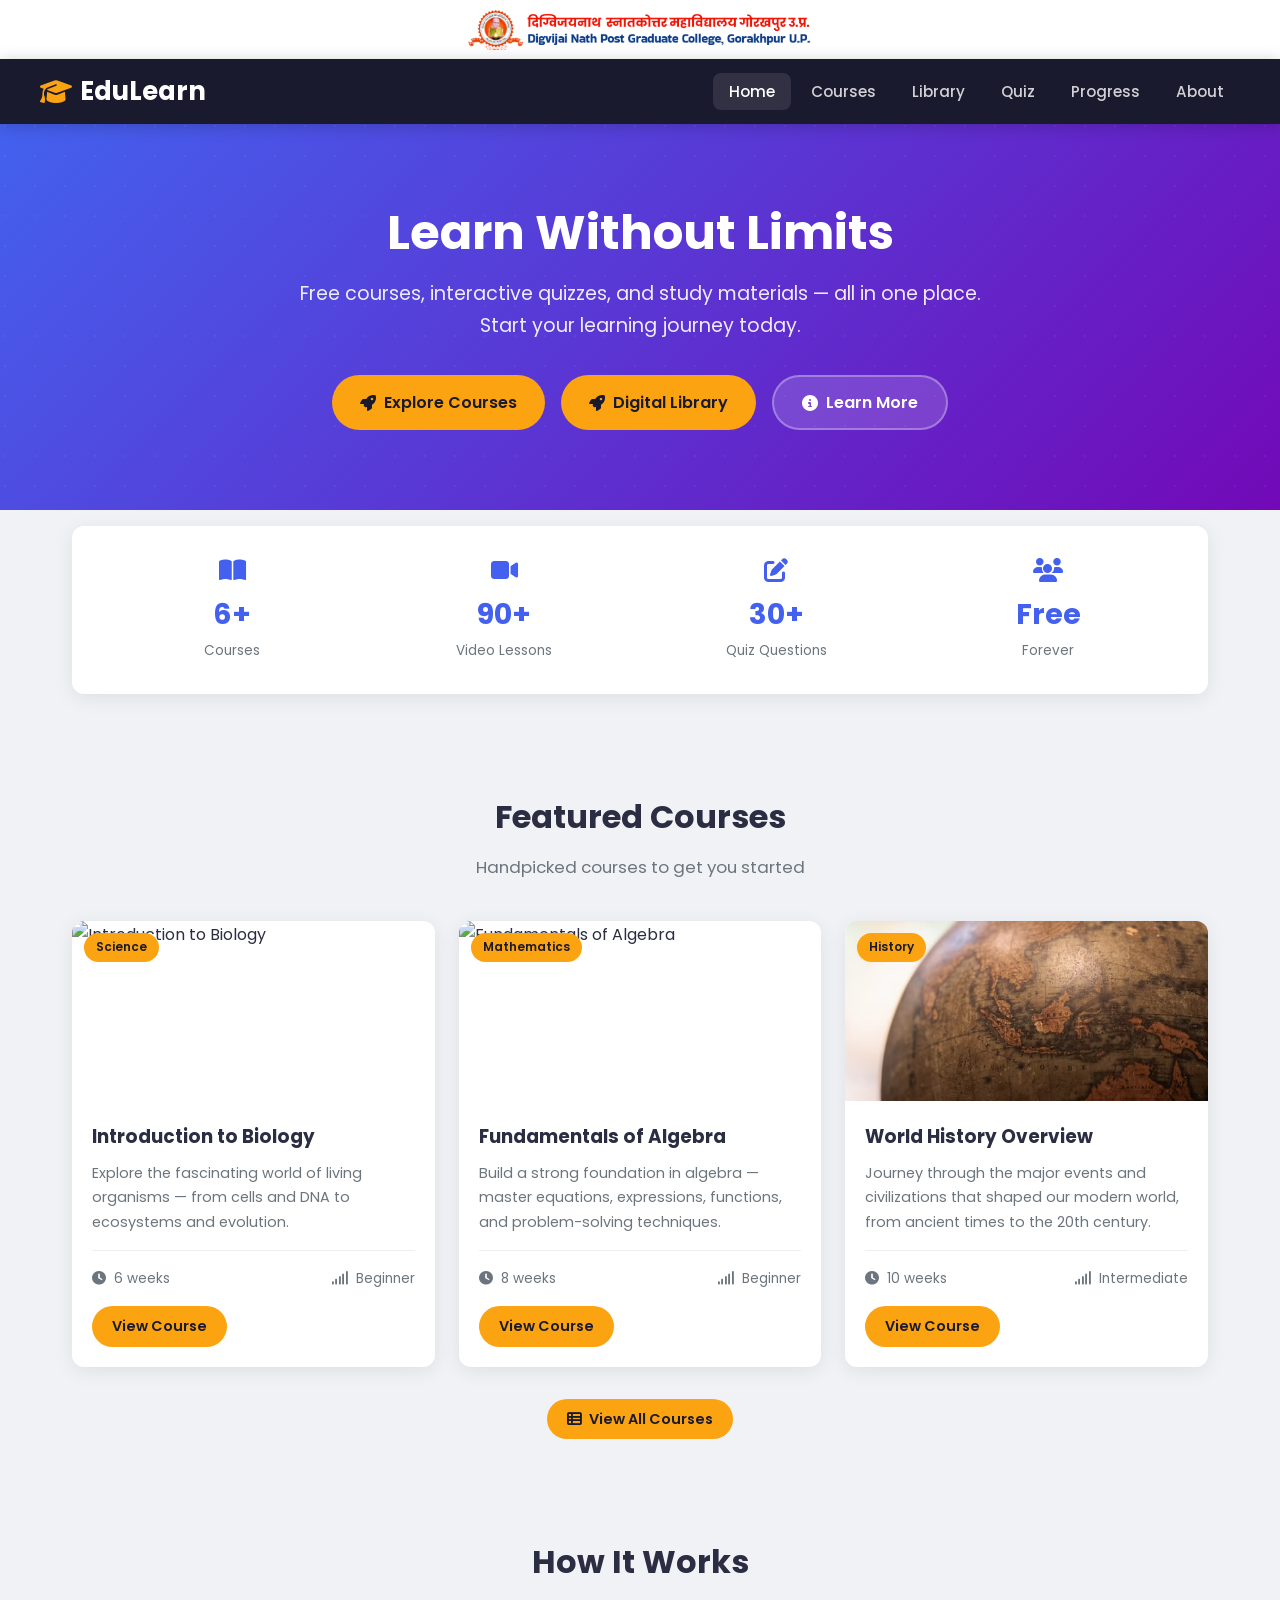
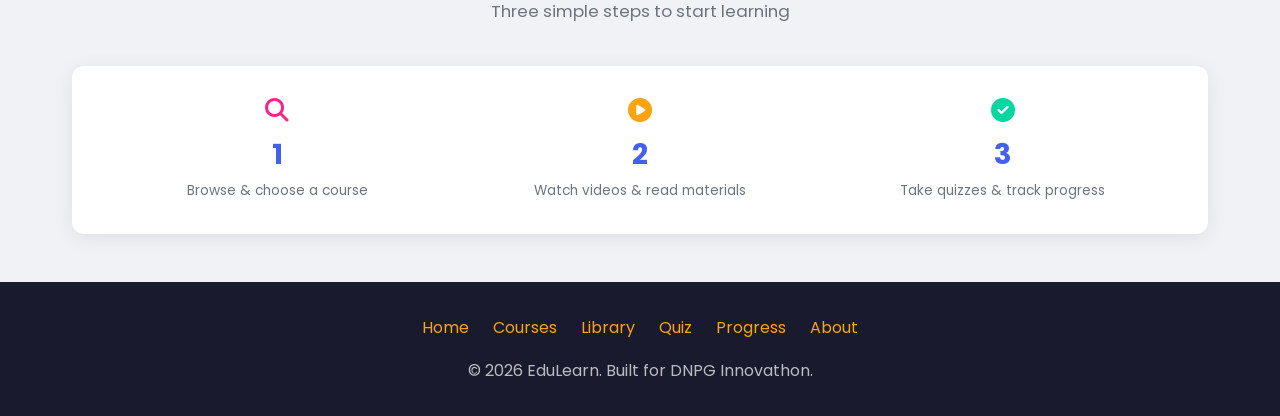
==== commit 992dd132: "Update index.html" ====
--- a/index.html
+++ b/index.html
@@ -44,6 +44,7 @@
       <p>Free courses, interactive quizzes, and study materials — all in one place. Start your learning journey today.</p>
       <div class="hero-buttons">
         <a href="courses.html" class="btn btn-primary"><i class="fas fa-rocket"></i> Explore Courses</a>
+        <a href="library.html" class="btn btn-primary"><i class="fas fa-rocket"></i> Digital Library</a>
         <a href="about.html" class="btn btn-secondary"><i class="fas fa-info-circle"></i> Learn More</a>
       </div>
     </div>
--- a/style.css
+++ b/style.css
@@ -1022,6 +1022,215 @@
   animation: fadeInUp 0.5s ease forwards;
 }
 
+/* ===== LIBRARY PAGE ===== */
+.library-stats {
+  display: flex;
+  justify-content: center;
+  gap: 2.5rem;
+  flex-wrap: wrap;
+  margin-bottom: 2rem;
+}
+
+.library-stats .stat-item {
+  background: var(--card);
+  padding: 1.25rem 2rem;
+  border-radius: var(--radius);
+  box-shadow: var(--shadow);
+}
+
+.subject-filters {
+  display: flex;
+  justify-content: center;
+  gap: 0.5rem;
+  flex-wrap: wrap;
+  margin-bottom: 2.5rem;
+}
+
+.filter-btn {
+  padding: 0.5rem 1.25rem;
+  border: 2px solid #ddd;
+  border-radius: 50px;
+  background: var(--card);
+  font-family: inherit;
+  font-size: 0.9rem;
+  font-weight: 500;
+  cursor: pointer;
+  transition: var(--transition);
+  display: flex;
+  align-items: center;
+  gap: 0.4rem;
+}
+
+.filter-btn:hover {
+  border-color: var(--primary);
+  color: var(--primary);
+}
+
+.filter-btn.active {
+  background: var(--primary);
+  color: #fff;
+  border-color: var(--primary);
+}
+
+.subject-section {
+  margin-bottom: 2.5rem;
+}
+
+.subject-heading {
+  display: flex;
+  align-items: center;
+  gap: 0.75rem;
+  margin-bottom: 1.25rem;
+  padding-bottom: 0.75rem;
+  border-bottom: 2px solid #eee;
+}
+
+.subject-heading i {
+  font-size: 1.3rem;
+  width: 40px;
+  height: 40px;
+  border-radius: 10px;
+  display: flex;
+  align-items: center;
+  justify-content: center;
+  color: #fff;
+}
+
+.subject-heading h3 {
+  font-size: 1.3rem;
+}
+
+.subject-heading span {
+  font-size: 0.85rem;
+  color: var(--text-light);
+  margin-left: auto;
+}
+
+.books-grid {
+  display: grid;
+  grid-template-columns: repeat(auto-fill, minmax(240px, 1fr));
+  gap: 1.25rem;
+}
+
+.book-card {
+  background: var(--card);
+  border-radius: var(--radius);
+  overflow: hidden;
+  box-shadow: var(--shadow);
+  transition: var(--transition);
+  display: flex;
+  flex-direction: column;
+}
+
+.book-card:hover {
+  transform: translateY(-5px);
+  box-shadow: 0 12px 30px rgba(0,0,0,0.15);
+}
+
+.book-cover {
+  height: 180px;
+  overflow: hidden;
+  position: relative;
+  background: linear-gradient(135deg, #667eea 0%, #764ba2 100%);
+}
+
+.book-cover img {
+  width: 100%;
+  height: 100%;
+  object-fit: cover;
+  transition: transform 0.4s;
+  opacity: 0.85;
+}
+
+.book-card:hover .book-cover img {
+  transform: scale(1.08);
+  opacity: 1;
+}
+
+.book-cover .book-format {
+  position: absolute;
+  top: 10px;
+  right: 10px;
+  background: rgba(0,0,0,0.7);
+  color: #fff;
+  padding: 0.2rem 0.6rem;
+  border-radius: 50px;
+  font-size: 0.7rem;
+  font-weight: 600;
+  letter-spacing: 0.5px;
+}
+
+.book-info {
+  padding: 1rem;
+  flex: 1;
+  display: flex;
+  flex-direction: column;
+}
+
+.book-info h4 {
+  font-size: 1rem;
+  margin-bottom: 0.3rem;
+  line-height: 1.3;
+}
+
+.book-info .book-author {
+  font-size: 0.85rem;
+  color: var(--primary);
+  font-weight: 500;
+  margin-bottom: 0.5rem;
+}
+
+.book-meta {
+  display: flex;
+  gap: 1rem;
+  font-size: 0.8rem;
+  color: var(--text-light);
+  margin-bottom: 0.75rem;
+}
+
+.book-meta span i {
+  margin-right: 0.2rem;
+}
+
+.book-info .btn {
+  margin-top: auto;
+  justify-content: center;
+  font-size: 0.85rem;
+  padding: 0.5rem 1rem;
+}
+
+.library-search {
+  max-width: 500px;
+  margin: 0 auto 2rem;
+  position: relative;
+}
+
+.library-search input {
+  width: 100%;
+  padding: 0.85rem 1.25rem 0.85rem 3rem;
+  border: 2px solid #ddd;
+  border-radius: 50px;
+  font-family: inherit;
+  font-size: 1rem;
+  background: var(--card);
+  transition: var(--transition);
+}
+
+.library-search input:focus {
+  outline: none;
+  border-color: var(--primary);
+  box-shadow: 0 0 0 4px rgba(67,97,238,0.1);
+}
+
+.library-search i {
+  position: absolute;
+  left: 1.15rem;
+  top: 50%;
+  transform: translateY(-50%);
+  color: var(--text-light);
+  font-size: 1rem;
+}
+
 /* Toast notification */
 .toast {
   position: fixed;
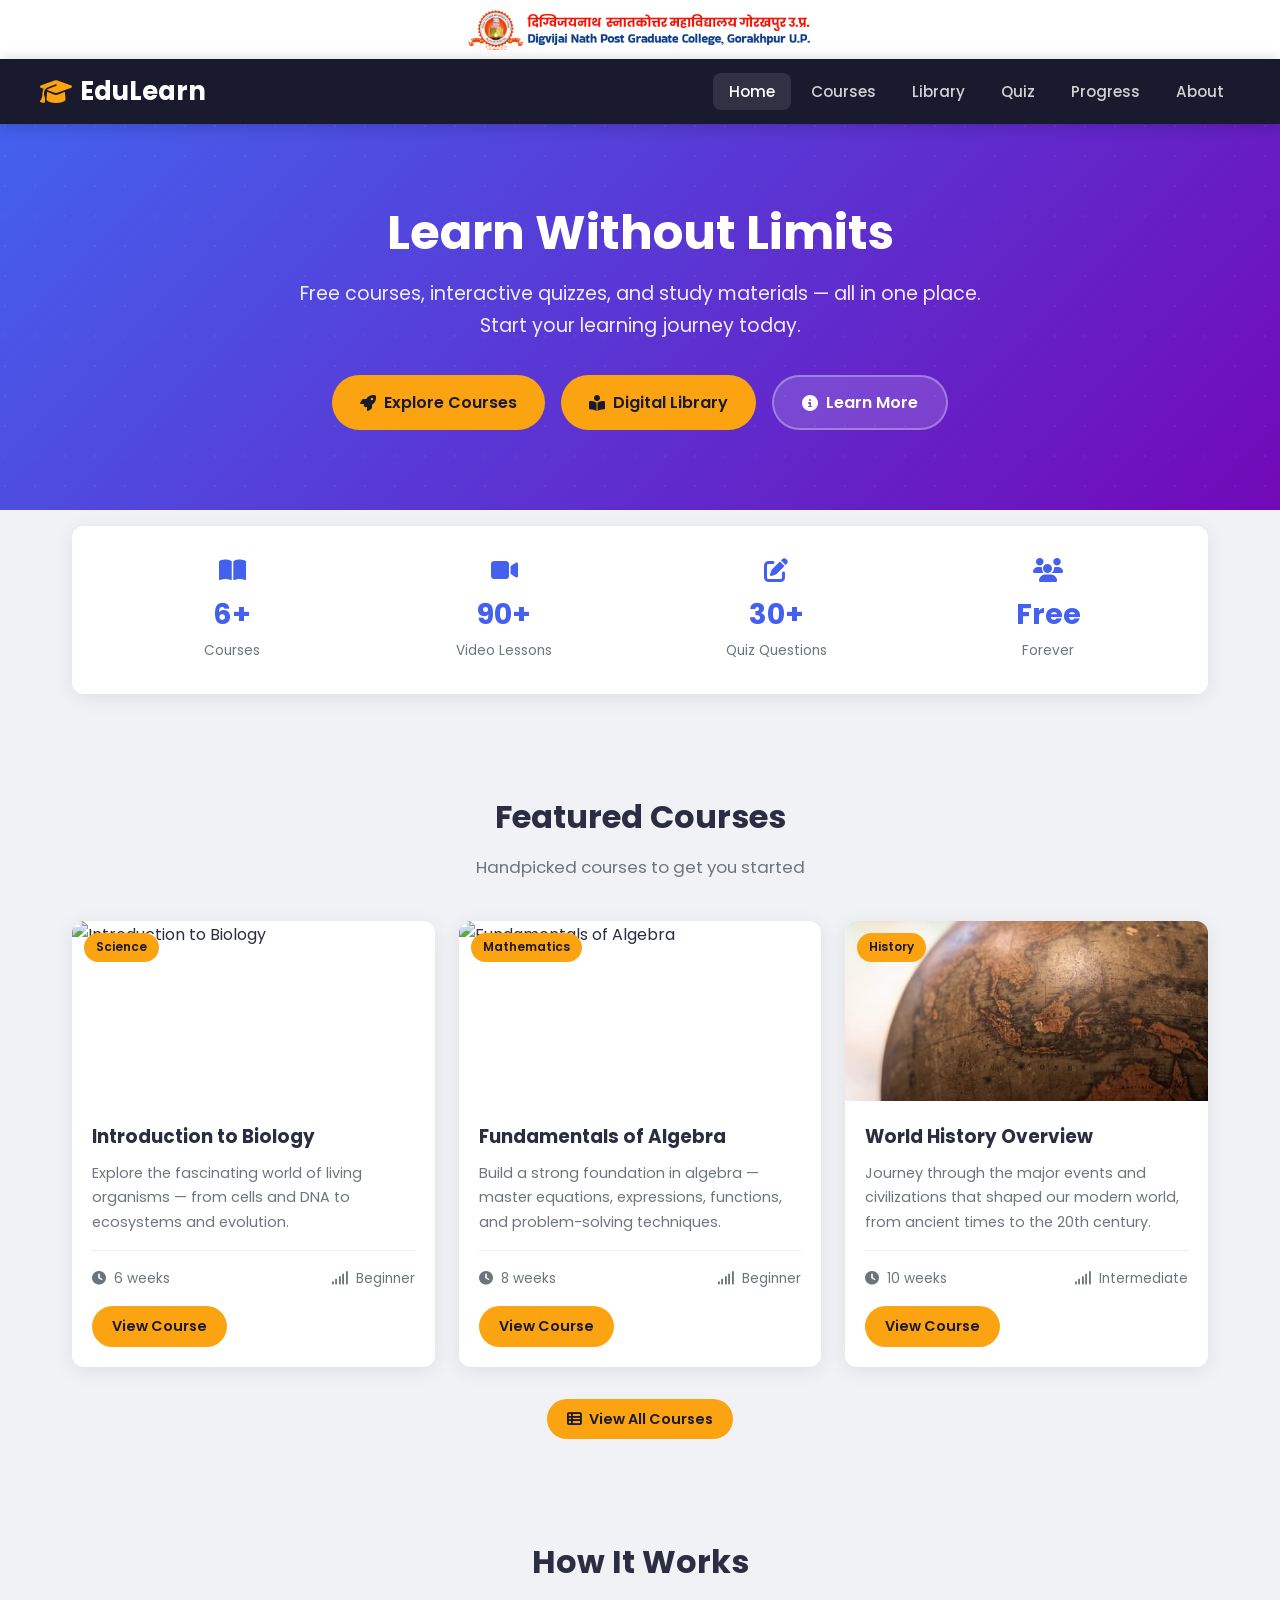
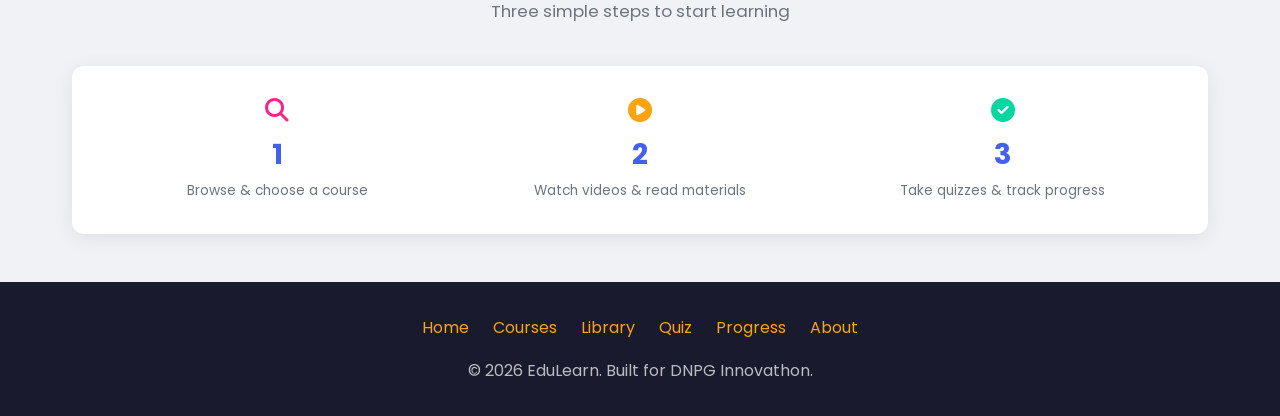
==== commit 77130e9e: "Update index.html" ====
--- a/index.html
+++ b/index.html
@@ -44,7 +44,7 @@
       <p>Free courses, interactive quizzes, and study materials — all in one place. Start your learning journey today.</p>
       <div class="hero-buttons">
         <a href="courses.html" class="btn btn-primary"><i class="fas fa-rocket"></i> Explore Courses</a>
-        <a href="library.html" class="btn btn-primary"><i class="fas fa-rocket"></i> Digital Library</a>
+        <a href="library.html" class="btn btn-primary"><i class="fas fa-book-reader"></i> Digital Library</a>
         <a href="about.html" class="btn btn-secondary"><i class="fas fa-info-circle"></i> Learn More</a>
       </div>
     </div>
